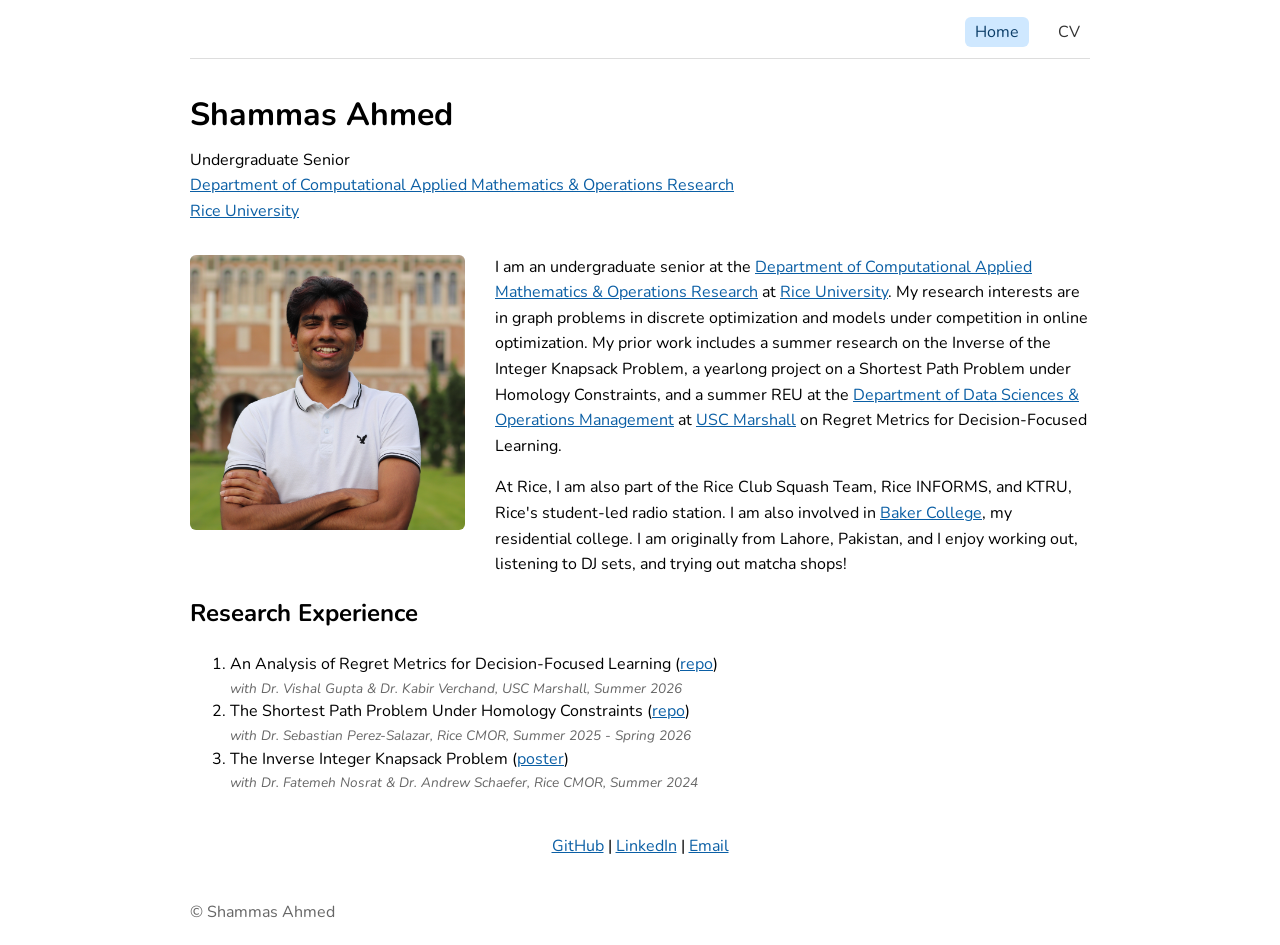
==== index.html @ c78b0206 "Fixed website" ====
<!doctype html>
<html>
  <head>
    <meta charset='utf-8'>
    <title>Shammas Ahmed</title>
    <link rel='stylesheet' href='style.css'>
  </head>
  <body>
    <header class='site-header'>
      <nav>
        <a href='index.html' class='active'>Home</a>
        <a href='assets/shammasahmed_cv.pdf' target='_blank' rel='noopener'>CV</a>
      </nav>
    </header>
    <div class='title-block'>
      <h1>Shammas Ahmed</h1>
      <p>Undergraduate Senior</p>
      <p><a href='https://cmor.rice.edu' target='_blank' rel='noopener'>Department of Computational Applied Mathematics & Operations Research</a></p>
      <p><a href='https://rice.edu' target='_blank' rel='noopener'>Rice University</a></p>
    </div>
    <section class='intro'>
      <img class='photo' src='assets/profile.jpg' alt='Shammas Ahmed'>
      <div>
        <p>
            I am an undergraduate senior at the <a href='https://cmor.rice.edu' target='_blank' rel='noopener'>Department of Computational Applied Mathematics & Operations Research</a> 
            at <a href='https://rice.edu' target='_blank' rel='noopener'>Rice University</a>. 
            My research interests are in graph problems in discrete optimization and models under competition in online optimization. My prior work includes a summer research on the 
            Inverse of the Integer Knapsack Problem, a yearlong project on a Shortest Path Problem under Homology Constraints, and a summer REU at the
            <a href='https://www.marshall.usc.edu/departments/data-sciences-and-operations' target='_blank' rel='noopener'>Department of Data Sciences & Operations Management</a> at 
            <a href='https://www.marshall.usc.edu' target='_blank' rel='noopener'>USC Marshall</a> on Regret Metrics for Decision-Focused Learning.
        </p>
        <p>
            At Rice, I am also part of the Rice Club Squash Team, Rice INFORMS, and KTRU, Rice's student-led radio station. I am also involved in 
            <a href='https://baker.rice.edu/' target='_blank' rel='noopener'>Baker College</a>, my residential college. I am originally from Lahore, Pakistan, and  
            I enjoy working out, listening to DJ sets, and trying out matcha shops!
        </p>
      </div>
    </section>
    <h2>Research Experience</h2>
    <ol>
      <li>
        An Analysis of Regret Metrics for Decision-Focused Learning (<a href='https://github.com/ShammasAhmed/DFL' target='_blank' rel='noopener'>repo</a>)
        <span class='note'>with Dr. Vishal Gupta & Dr. Kabir Verchand, USC Marshall, Summer 2026</span>
      </li>
      <li>
        The Shortest Path Problem Under Homology Constraints (<a href='https://github.com/ShammasAhmed/homologous-path-planning' target='_blank' rel='noopener'>repo</a>)
        <span class='note'>with Dr. Sebastian Perez-Salazar, Rice CMOR, Summer 2025 - Spring 2026</span>
      </li>
      <li>
        The Inverse Integer Knapsack Problem (<a href='assets/knapsackposter.pdf' target='_blank' rel='noopener'>poster</a>)
        <span class='note'>with Dr. Fatemeh Nosrat & Dr. Andrew Schaefer, Rice CMOR, Summer 2024</span>
      </li>
    </ol>
    <p class='contact-links'>
      <a href='https://github.com/ShammasAhmed' target='_blank' rel='noopener'>GitHub</a> |
      <a href='https://www.linkedin.com/in/shammas-ahmed05/' target='_blank' rel='noopener'>LinkedIn</a> |
      <a href='mailto:shammasahmed@rice.edu'>Email</a>
    </p>
    <footer>&copy; Shammas Ahmed</footer>
  </body>
</html>
---- style.css ----
@import url('https://fonts.googleapis.com/css2?family=Nunito:ital,wght@0,400;0,700;1,400&display=swap');

body {
  font-family: 'Nunito', Arial, sans-serif;
  max-width: 900px;
  margin: auto;
  padding: 20px;
  line-height: 1.6;
}

a,
a:visited,
a:hover,
a:active {
  color: #0b5fa5;
}

.site-header {
  display: flex;
  align-items: center;
  justify-content: space-between;
  gap: 30px;
  padding-bottom: 12px;
  border-bottom: 1px solid #ddd;
  margin-bottom: 30px;
}

.site-header nav {
  margin-left: auto;
}

.site-header nav a {
  margin-left: 15px;
  padding: 4px 10px;
  border-radius: 6px;
  text-decoration: none;
  color: #333;
}

.site-header nav a.active {
  background: #cfe8ff;
  color: #0b3d68;
}

.title-block {
  text-align: left;
  margin-bottom: 30px;
}

.title-block h1 {
  margin: 0 0 8px;
}

.title-block p {
  margin: 0;
}

.intro {
  display: flex;
  gap: 30px;
  align-items: flex-start;
}

.intro > div > :first-child {
  margin-top: 0;
}

.intro + h2 {
  margin-top: 0;
}

.contact-links {
  text-align: center;
  margin-top: 40px;
}

.photo {
  width: 275px;
  height: 275px;
  flex-shrink: 0;
  aspect-ratio: 1 / 1;
  object-fit: cover;
  border-radius: 6px;
}

.note {
  display: block;
  font-size: 0.85em;
  font-style: italic;
  color: #666;
}

footer {
  margin-top: 40px;
  color: #666;
}
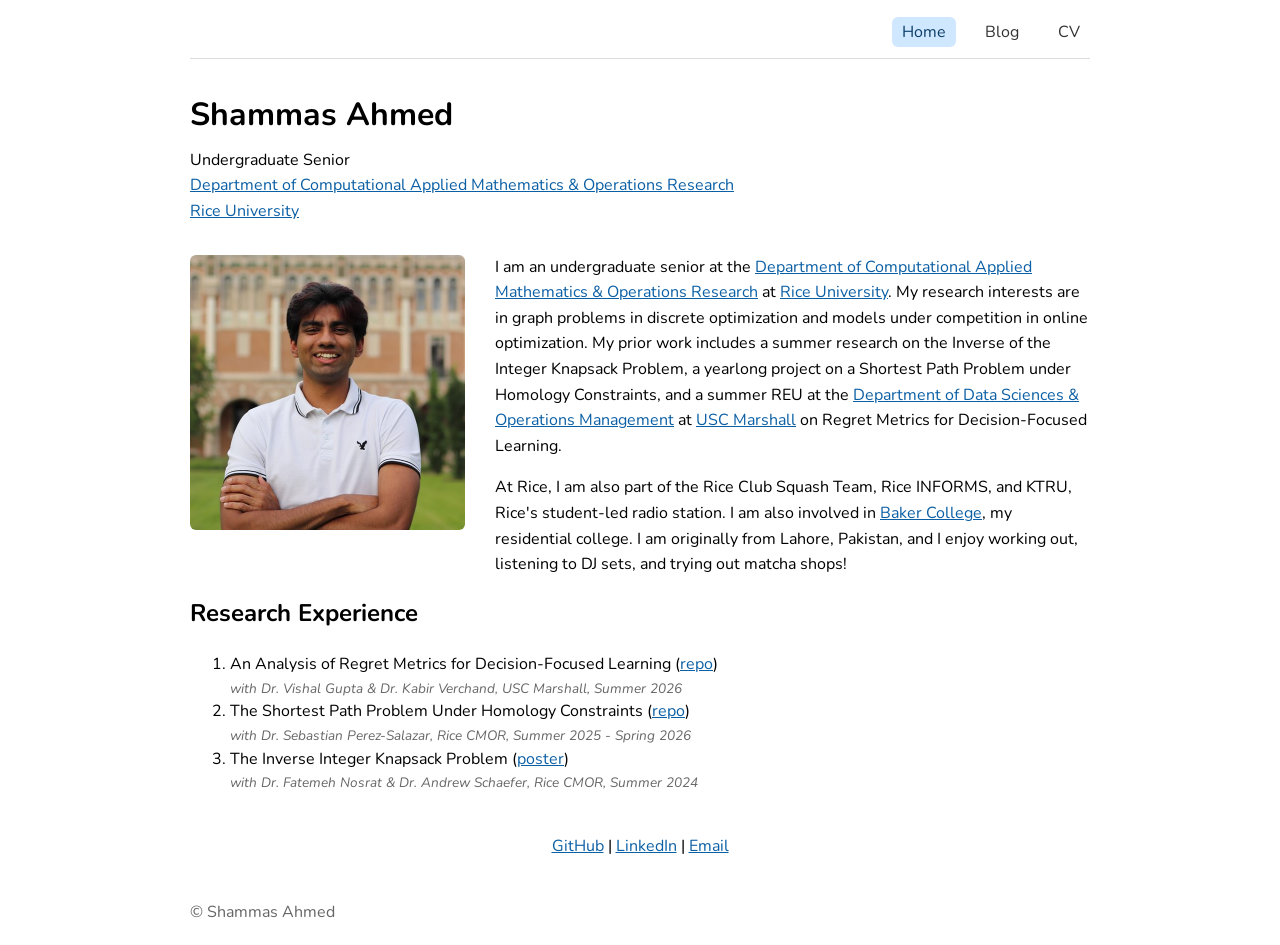
==== commit 2a2c1e50: "Added a Blog page" ====
--- a/index.html
+++ b/index.html
@@ -9,6 +9,7 @@
     <header class='site-header'>
       <nav>
         <a href='index.html' class='active'>Home</a>
+        <a href='blog.html'>Blog</a>
         <a href='assets/shammasahmed_cv.pdf' target='_blank' rel='noopener'>CV</a>
       </nav>
     </header>
--- a/style.css
+++ b/style.css
@@ -90,6 +90,94 @@
   color: #666;
 }
 
+.entry {
+  display: flex;
+  gap: 30px;
+  align-items: flex-start;
+}
+
+.entry-text {
+  flex: 1;
+}
+
+.entry-text > :first-child {
+  margin-top: 0;
+}
+
+.gallery {
+  flex-shrink: 0;
+  width: 380px;
+  margin: 0;
+}
+
+.gallery-frame {
+  aspect-ratio: 4 / 3;
+  background: #f2f2f2;
+  border-radius: 6px;
+  overflow: hidden;
+}
+
+.gallery-frame img {
+  display: none;
+  width: 100%;
+  height: 100%;
+  object-fit: cover;
+}
+
+.gallery-frame img.is-active {
+  display: block;
+}
+
+.gallery-controls {
+  display: flex;
+  align-items: center;
+  justify-content: center;
+  gap: 12px;
+  margin-top: 10px;
+}
+
+.gallery-controls[hidden] {
+  display: none;
+}
+
+.gallery-controls button {
+  font: inherit;
+  line-height: 1;
+  padding: 5px 12px;
+  border: 1px solid #ddd;
+  border-radius: 6px;
+  background: #fff;
+  color: #0b5fa5;
+  cursor: pointer;
+}
+
+.gallery-controls button:hover {
+  background: #cfe8ff;
+}
+
+.gallery-count {
+  font-size: 0.85em;
+  color: #666;
+}
+
+.gallery-caption {
+  margin-top: 8px;
+  font-size: 0.85em;
+  font-style: italic;
+  color: #666;
+  text-align: center;
+}
+
+@media (max-width: 700px) {
+  .entry {
+    flex-direction: column;
+  }
+
+  .gallery {
+    width: 100%;
+  }
+}
+
 footer {
   margin-top: 40px;
   color: #666;
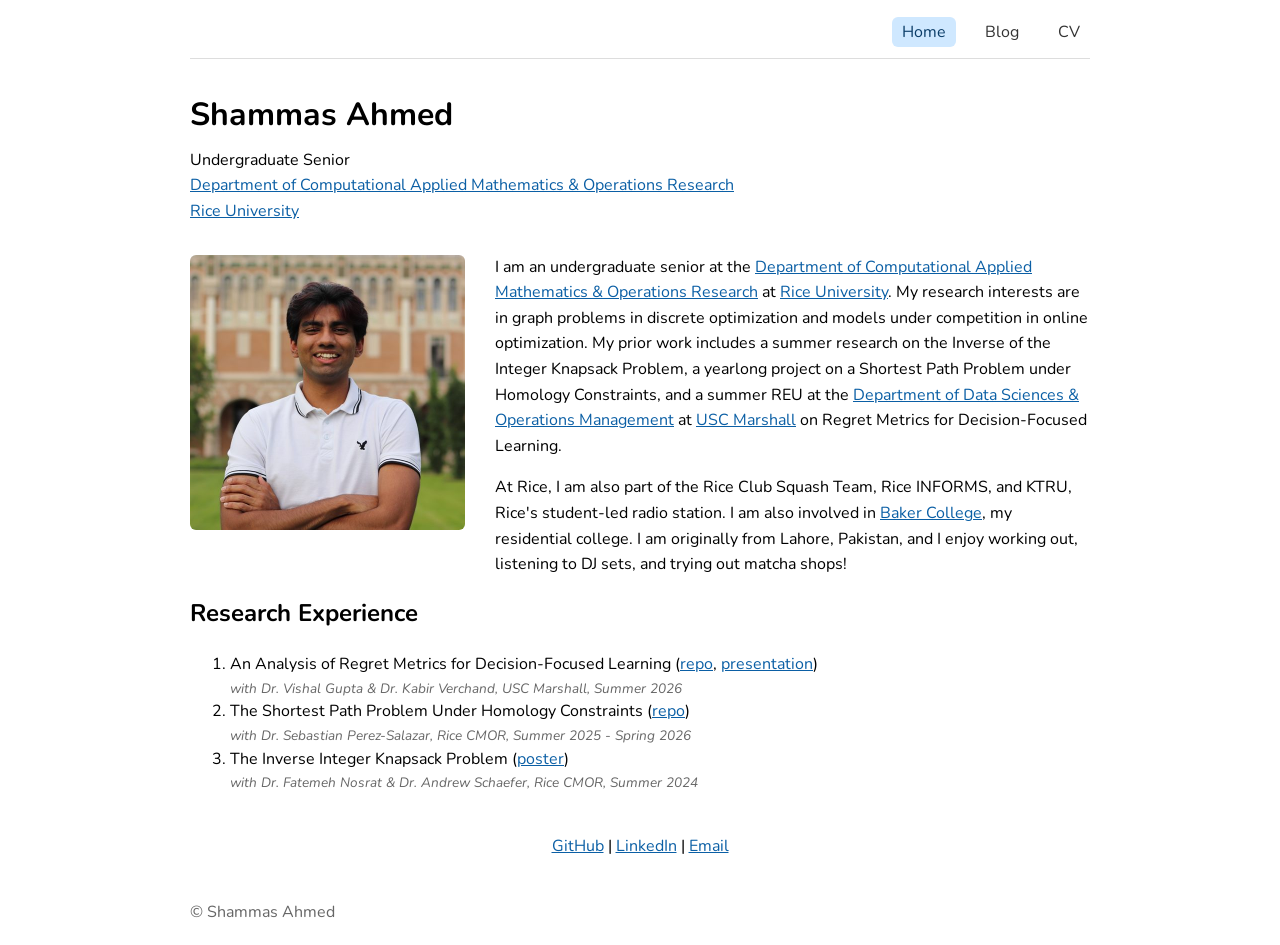
==== commit b59b9a24: "Added DFL presentation" ====
--- a/index.html
+++ b/index.html
@@ -40,7 +40,7 @@
     <h2>Research Experience</h2>
     <ol>
       <li>
-        An Analysis of Regret Metrics for Decision-Focused Learning (<a href='https://github.com/ShammasAhmed/DFL' target='_blank' rel='noopener'>repo</a>)
+        An Analysis of Regret Metrics for Decision-Focused Learning (<a href='https://github.com/ShammasAhmed/DFL' target='_blank' rel='noopener'>repo</a>, <a href='assets/DFL_Presentation.pdf' target='_blank' rel='noopener'>presentation</a>)
         <span class='note'>with Dr. Vishal Gupta & Dr. Kabir Verchand, USC Marshall, Summer 2026</span>
       </li>
       <li>
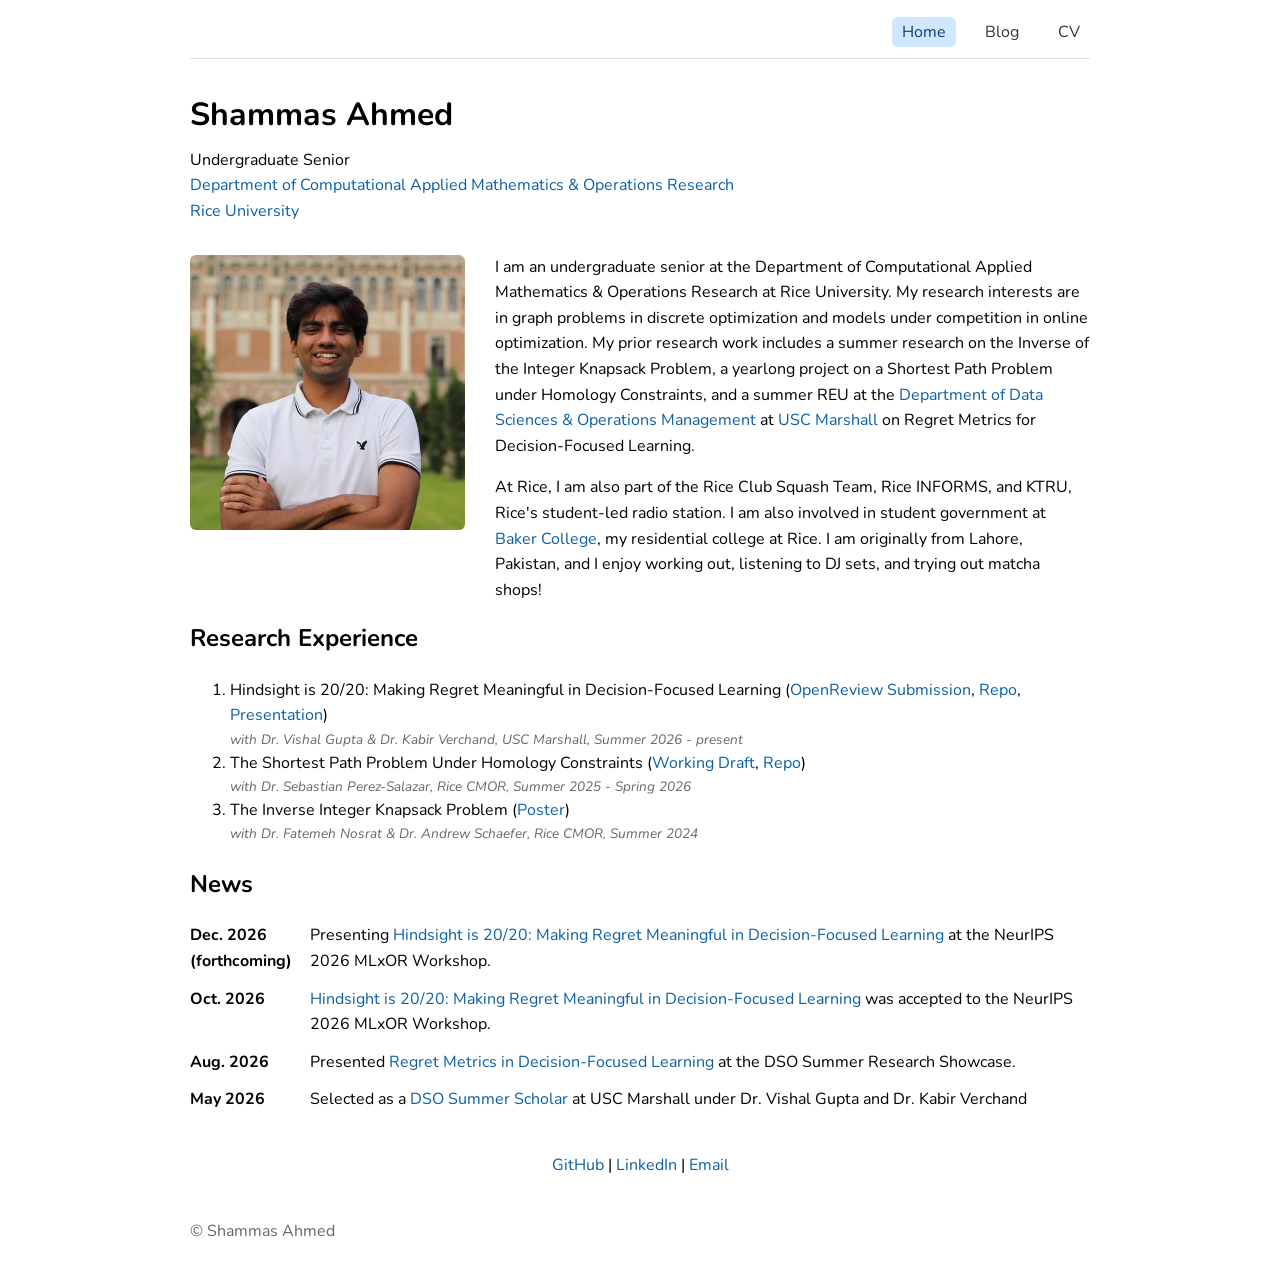
==== commit b9d0f160: "Added links + news" ====
--- a/index.html
+++ b/index.html
@@ -23,16 +23,15 @@
       <img class='photo' src='assets/profile.jpg' alt='Shammas Ahmed'>
       <div>
         <p>
-            I am an undergraduate senior at the <a href='https://cmor.rice.edu' target='_blank' rel='noopener'>Department of Computational Applied Mathematics & Operations Research</a> 
-            at <a href='https://rice.edu' target='_blank' rel='noopener'>Rice University</a>. 
-            My research interests are in graph problems in discrete optimization and models under competition in online optimization. My prior work includes a summer research on the 
+            I am an undergraduate senior at the Department of Computational Applied Mathematics & Operations Research at Rice University. 
+            My research interests are in graph problems in discrete optimization and models under competition in online optimization. My prior research work includes a summer research on the 
             Inverse of the Integer Knapsack Problem, a yearlong project on a Shortest Path Problem under Homology Constraints, and a summer REU at the
             <a href='https://www.marshall.usc.edu/departments/data-sciences-and-operations' target='_blank' rel='noopener'>Department of Data Sciences & Operations Management</a> at 
             <a href='https://www.marshall.usc.edu' target='_blank' rel='noopener'>USC Marshall</a> on Regret Metrics for Decision-Focused Learning.
         </p>
         <p>
-            At Rice, I am also part of the Rice Club Squash Team, Rice INFORMS, and KTRU, Rice's student-led radio station. I am also involved in 
-            <a href='https://baker.rice.edu/' target='_blank' rel='noopener'>Baker College</a>, my residential college. I am originally from Lahore, Pakistan, and  
+            At Rice, I am also part of the Rice Club Squash Team, Rice INFORMS, and KTRU, Rice's student-led radio station. I am also involved in student government at
+            <a href='https://baker.rice.edu/' target='_blank' rel='noopener'>Baker College</a>, my residential college at Rice. I am originally from Lahore, Pakistan, and  
             I enjoy working out, listening to DJ sets, and trying out matcha shops!
         </p>
       </div>
@@ -40,18 +39,43 @@
     <h2>Research Experience</h2>
     <ol>
       <li>
-        An Analysis of Regret Metrics for Decision-Focused Learning (<a href='https://github.com/ShammasAhmed/DFL' target='_blank' rel='noopener'>repo</a>, <a href='assets/DFL_Presentation.pdf' target='_blank' rel='noopener'>presentation</a>)
-        <span class='note'>with Dr. Vishal Gupta & Dr. Kabir Verchand, USC Marshall, Summer 2026</span>
+        Hindsight is 20/20: Making Regret Meaningful in Decision-Focused Learning (<a href='https://openreview.net/forum?id=MKSZ4CtkrU&referrer=%5Bthe%20profile%20of%20Shammas%20Ahmed%5D(%2Fprofile%3Fid%3D~Shammas_Ahmed1)' target='_blank' rel='noopener'>OpenReview Submission</a>,
+        <a href='https://github.com/ShammasAhmed/DFL' target='_blank' rel='noopener'>Repo</a>,
+        <a href='assets/DFL_Presentation.pdf' target='_blank' rel='noopener'>Presentation</a>)
+        <span class='note'>with Dr. Vishal Gupta & Dr. Kabir Verchand, USC Marshall, Summer 2026 - present</span>
       </li>
       <li>
-        The Shortest Path Problem Under Homology Constraints (<a href='https://github.com/ShammasAhmed/homologous-path-planning' target='_blank' rel='noopener'>repo</a>)
+        The Shortest Path Problem Under Homology Constraints (<a href='assets/pathplanningdraft.pdf' target='_blank' rel='noopener'>Working Draft</a>,
+        <a href='https://github.com/ShammasAhmed/homologous-path-planning' target='_blank' rel='noopener'>Repo</a>)
         <span class='note'>with Dr. Sebastian Perez-Salazar, Rice CMOR, Summer 2025 - Spring 2026</span>
       </li>
       <li>
-        The Inverse Integer Knapsack Problem (<a href='assets/knapsackposter.pdf' target='_blank' rel='noopener'>poster</a>)
+        The Inverse Integer Knapsack Problem (<a href='assets/knapsackposter.pdf' target='_blank' rel='noopener'>Poster</a>)
         <span class='note'>with Dr. Fatemeh Nosrat & Dr. Andrew Schaefer, Rice CMOR, Summer 2024</span>
       </li>
     </ol>
+    <h2>News</h2>
+    <ul class='news'>
+      <li>
+        <span class='date'>Dec. 2026 (forthcoming)</span>
+        <span>Presenting <a href='https://openreview.net/forum?id=MKSZ4CtkrU&referrer=%5Bthe%20profile%20of%20Shammas%20Ahmed%5D(%2Fprofile%3Fid%3D~Shammas_Ahmed1)' target='_blank' rel='noopener'>Hindsight is 20/20: Making Regret Meaningful in Decision-Focused Learning</a> at the NeurIPS 2026 MLxOR Workshop.</span>
+      </li>
+
+      <li>
+        <span class='date'>Oct. 2026</span>
+        <span><a href='https://openreview.net/forum?id=MKSZ4CtkrU&referrer=%5Bthe%20profile%20of%20Shammas%20Ahmed%5D(%2Fprofile%3Fid%3D~Shammas_Ahmed1)' target='_blank' rel='noopener'>Hindsight is 20/20: Making Regret Meaningful in Decision-Focused Learning</a> was accepted to the NeurIPS 2026 MLxOR Workshop.</span>
+      </li>
+
+      <li>
+        <span class='date'>Aug. 2026</span>
+        <span>Presented <a href='assets/DFL_Presentation.pdf' target='_blank' rel='noopener'>Regret Metrics in Decision-Focused Learning</a> at the DSO Summer Research Showcase.</span>
+      </li>
+
+      <li>
+        <span class='date'>May 2026</span>
+        <span>Selected as a <a href="https://sites.usc.edu/dsosummerscholars/2026-participants/" target='_blank' rel='noopener'>DSO Summer Scholar</a> at USC Marshall under Dr. Vishal Gupta and Dr. Kabir Verchand</span>
+      </li>
+    </ul>
     <p class='contact-links'>
       <a href='https://github.com/ShammasAhmed' target='_blank' rel='noopener'>GitHub</a> |
       <a href='https://www.linkedin.com/in/shammas-ahmed05/' target='_blank' rel='noopener'>LinkedIn</a> |
--- a/style.css
+++ b/style.css
@@ -15,6 +15,10 @@
   color: #0b5fa5;
 }
 
+a {
+  text-decoration: none;
+}
+
 .site-header {
   display: flex;
   align-items: center;
@@ -178,6 +182,21 @@
   }
 }
 
+.news {
+  list-style: none;
+  padding: 0;
+}
+
+.news li {
+  display: grid;
+  grid-template-columns: 120px 1fr;
+  margin-bottom: 12px;
+}
+
+.news .date {
+  font-weight: bold;
+}
+
 footer {
   margin-top: 40px;
   color: #666;
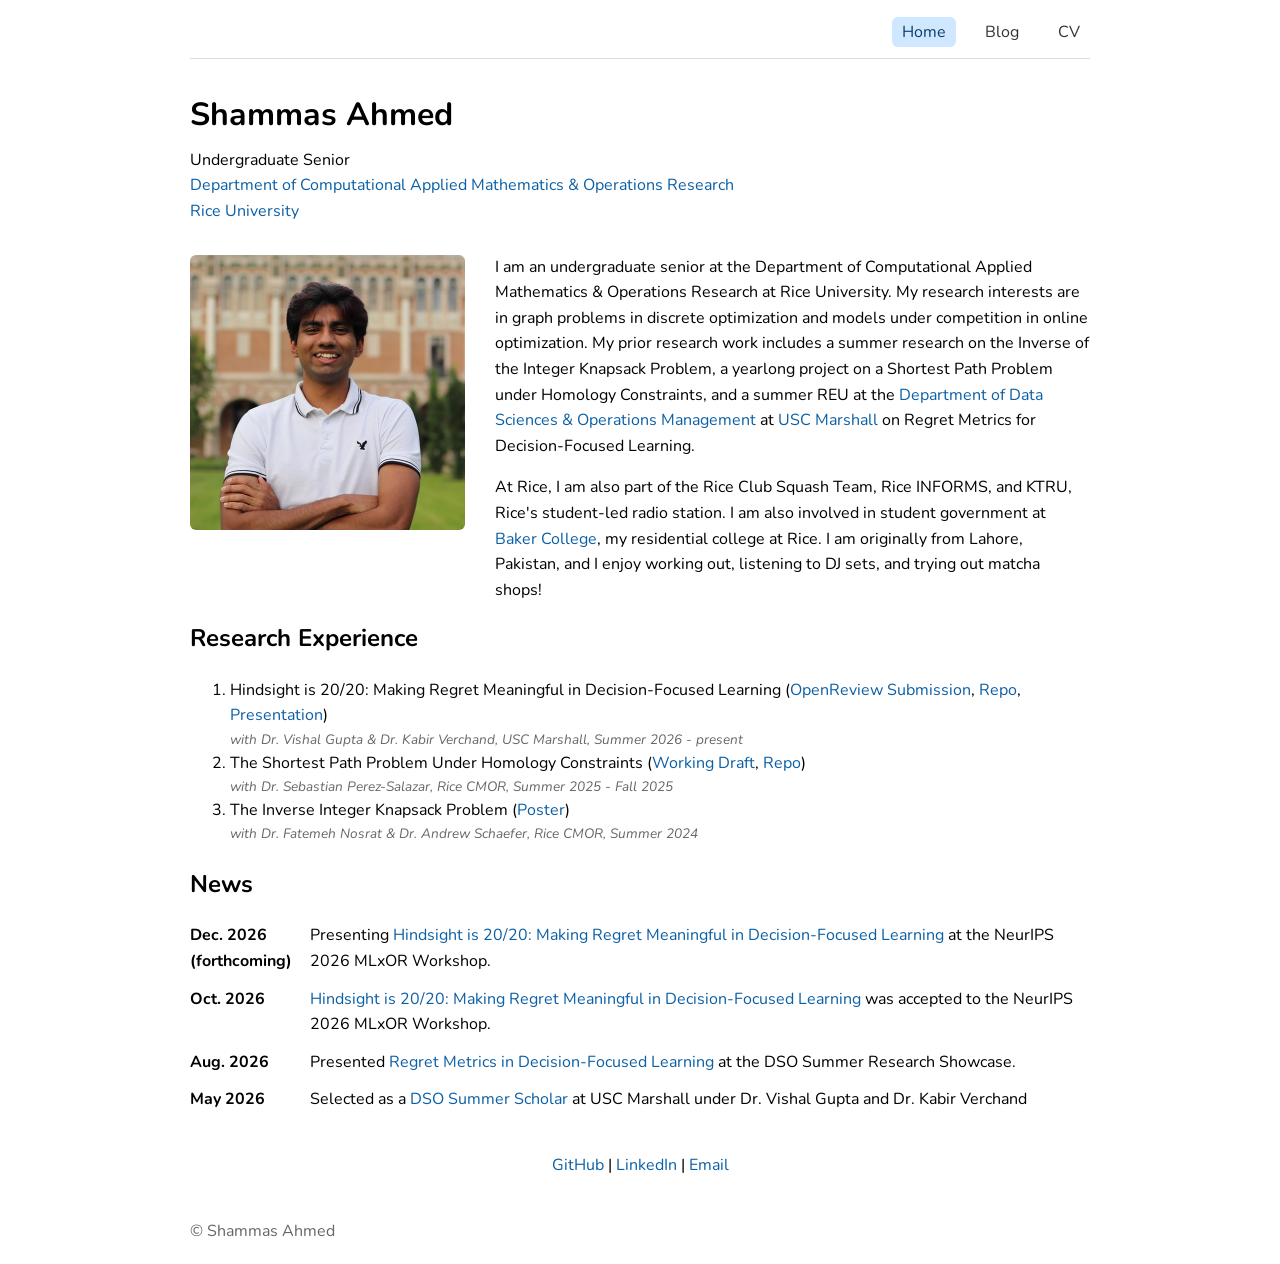
==== commit 1dbfb700: "Quick date fix" ====
--- a/index.html
+++ b/index.html
@@ -47,7 +47,7 @@
       <li>
         The Shortest Path Problem Under Homology Constraints (<a href='assets/pathplanningdraft.pdf' target='_blank' rel='noopener'>Working Draft</a>,
         <a href='https://github.com/ShammasAhmed/homologous-path-planning' target='_blank' rel='noopener'>Repo</a>)
-        <span class='note'>with Dr. Sebastian Perez-Salazar, Rice CMOR, Summer 2025 - Spring 2026</span>
+        <span class='note'>with Dr. Sebastian Perez-Salazar, Rice CMOR, Summer 2025 - Fall 2025</span>
       </li>
       <li>
         The Inverse Integer Knapsack Problem (<a href='assets/knapsackposter.pdf' target='_blank' rel='noopener'>Poster</a>)
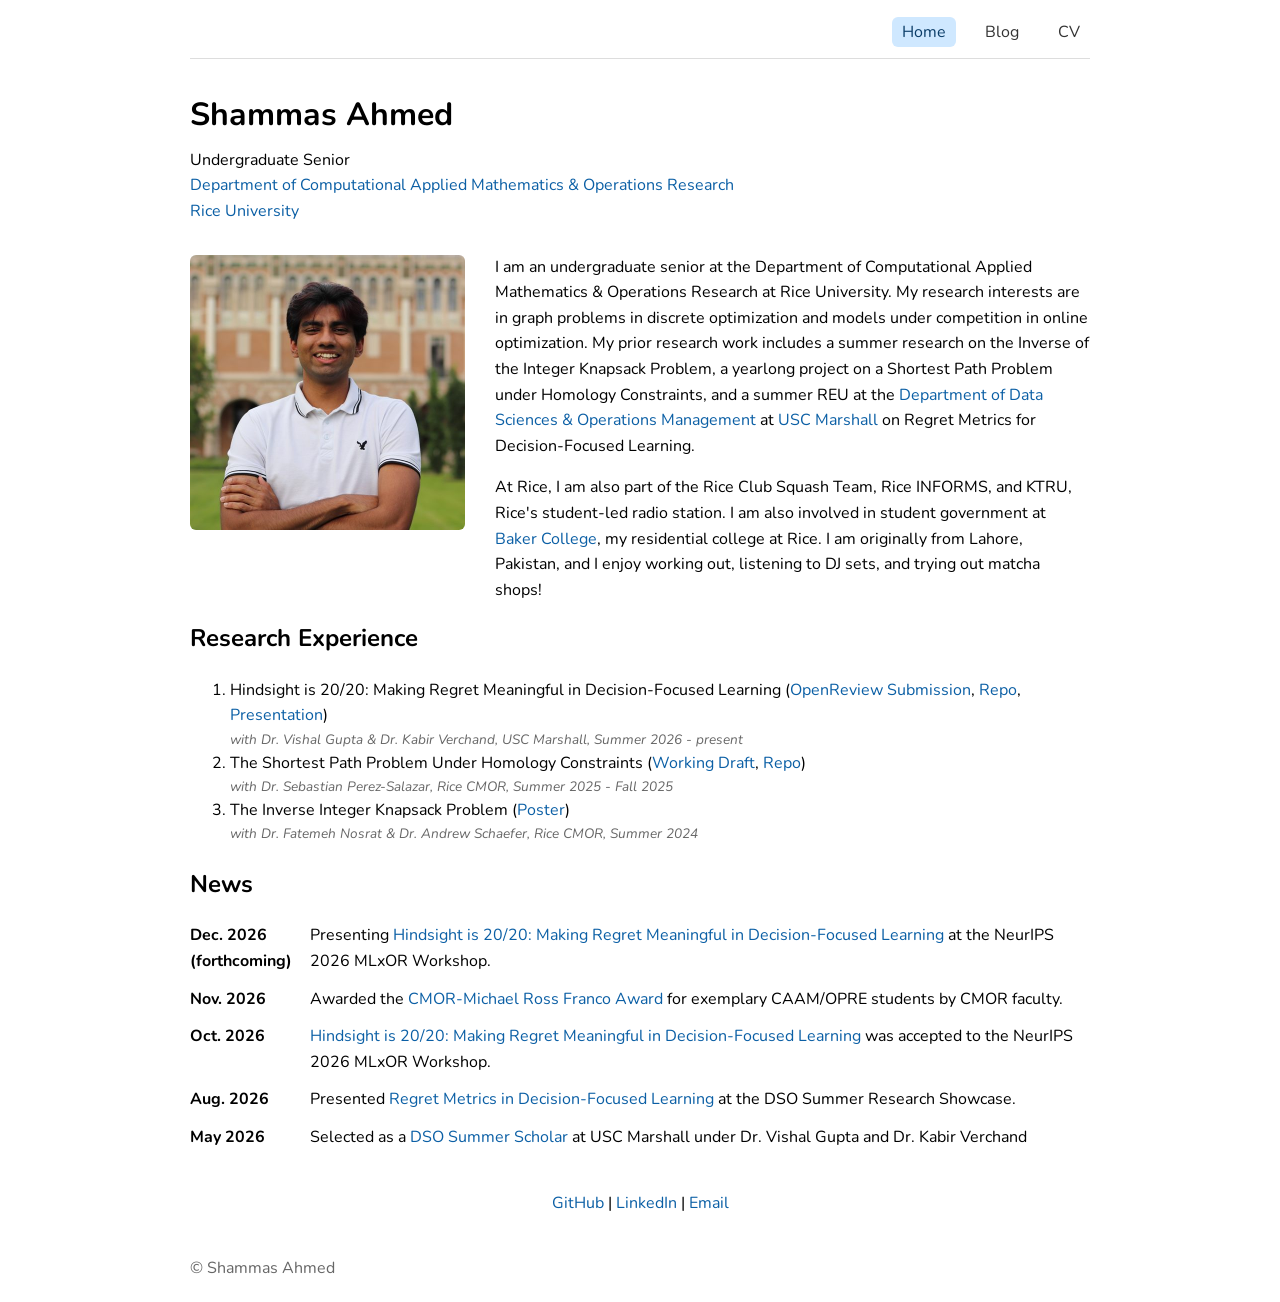
==== commit ebe0db9f: "Updated resume + news" ====
--- a/index.html
+++ b/index.html
@@ -62,6 +62,11 @@
       </li>
 
       <li>
+        <span class='date'>Nov. 2026</span>
+        <span>Awarded the <a href=https://cmor.rice.edu/academics/undergraduate-programs/undergraduate-awards target='_blank' rel='noopener'>CMOR-Michael Ross Franco Award</a> for exemplary CAAM/OPRE students by CMOR faculty.</span>
+      </li>
+
+      <li>
         <span class='date'>Oct. 2026</span>
         <span><a href='https://openreview.net/forum?id=MKSZ4CtkrU&referrer=%5Bthe%20profile%20of%20Shammas%20Ahmed%5D(%2Fprofile%3Fid%3D~Shammas_Ahmed1)' target='_blank' rel='noopener'>Hindsight is 20/20: Making Regret Meaningful in Decision-Focused Learning</a> was accepted to the NeurIPS 2026 MLxOR Workshop.</span>
       </li>
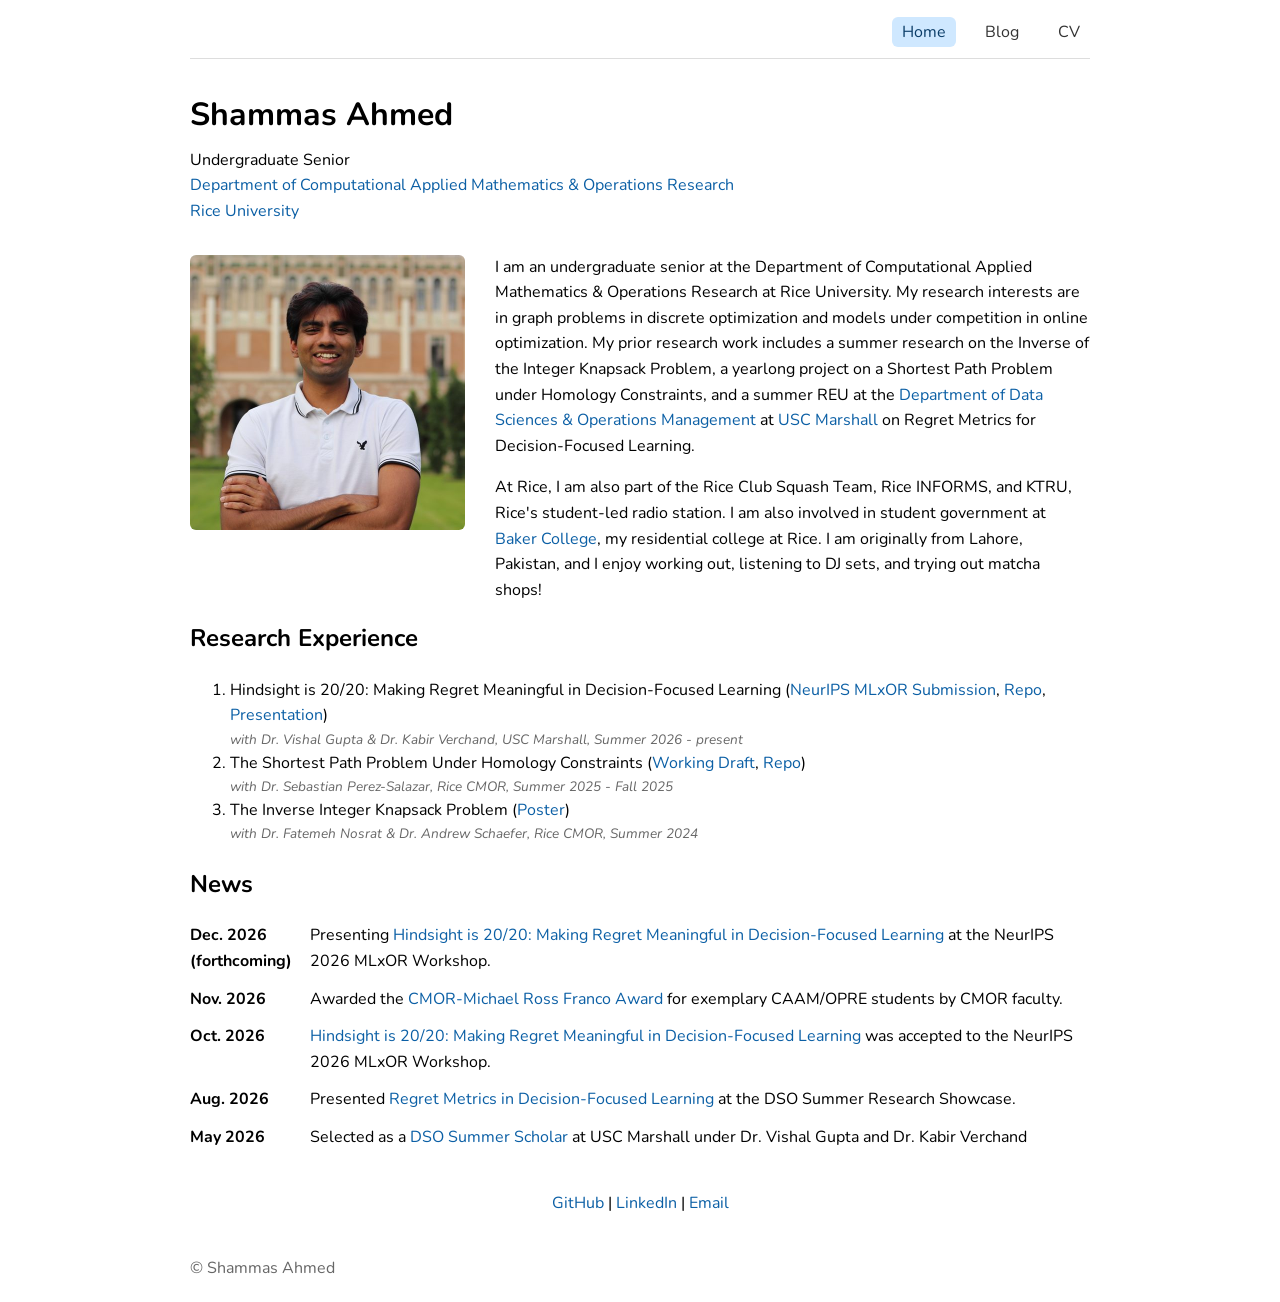
==== commit 06306334: "Small changes" ====
--- a/index.html
+++ b/index.html
@@ -39,7 +39,7 @@
     <h2>Research Experience</h2>
     <ol>
       <li>
-        Hindsight is 20/20: Making Regret Meaningful in Decision-Focused Learning (<a href='https://openreview.net/forum?id=MKSZ4CtkrU&referrer=%5Bthe%20profile%20of%20Shammas%20Ahmed%5D(%2Fprofile%3Fid%3D~Shammas_Ahmed1)' target='_blank' rel='noopener'>OpenReview Submission</a>,
+        Hindsight is 20/20: Making Regret Meaningful in Decision-Focused Learning (<a href='https://openreview.net/forum?id=MKSZ4CtkrU&referrer=%5Bthe%20profile%20of%20Shammas%20Ahmed%5D(%2Fprofile%3Fid%3D~Shammas_Ahmed1)' target='_blank' rel='noopener'>NeurIPS MLxOR Submission</a>,
         <a href='https://github.com/ShammasAhmed/DFL' target='_blank' rel='noopener'>Repo</a>,
         <a href='assets/DFL_Presentation.pdf' target='_blank' rel='noopener'>Presentation</a>)
         <span class='note'>with Dr. Vishal Gupta & Dr. Kabir Verchand, USC Marshall, Summer 2026 - present</span>
@@ -63,7 +63,7 @@
 
       <li>
         <span class='date'>Nov. 2026</span>
-        <span>Awarded the <a href=https://cmor.rice.edu/academics/undergraduate-programs/undergraduate-awards target='_blank' rel='noopener'>CMOR-Michael Ross Franco Award</a> for exemplary CAAM/OPRE students by CMOR faculty.</span>
+        <span>Awarded the <a href='https://cmor.rice.edu/academics/undergraduate-programs/undergraduate-awards' target='_blank' rel='noopener'>CMOR-Michael Ross Franco Award</a> for exemplary CAAM/OPRE students by CMOR faculty.</span>
       </li>
 
       <li>
